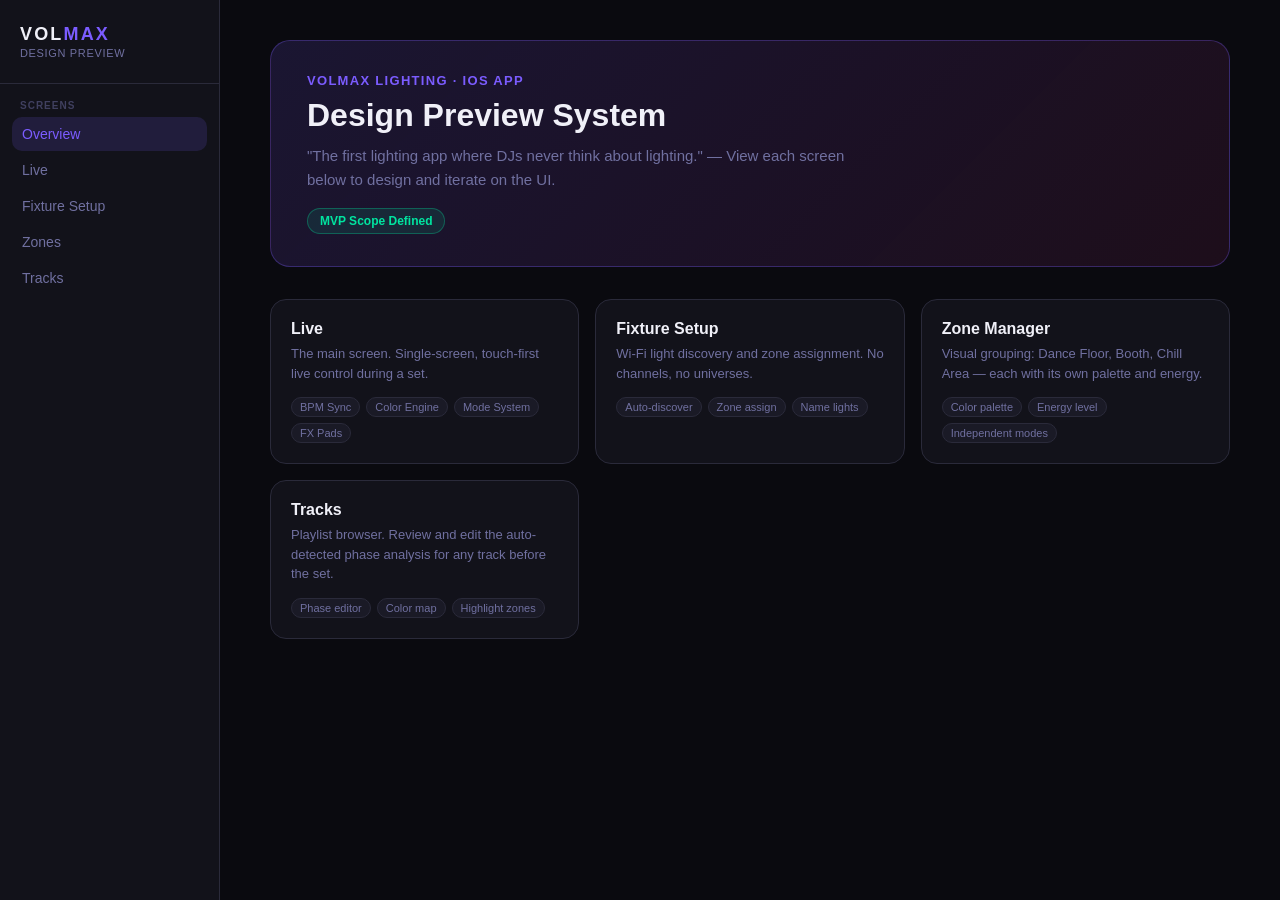
==== templates/index.html @ 4dafbf13 "Initial commit: VOLMAX lighting control app design preview" ====
<!DOCTYPE html>
<html lang="en">
<head>
<meta charset="UTF-8">
<meta name="viewport" content="width=device-width, initial-scale=1.0">
<title>VOLMAX — Design Preview</title>
<link rel="stylesheet" href="/static/css/base.css">
<style>
.overview-grid {
  display: grid;
  grid-template-columns: repeat(auto-fill, minmax(280px, 1fr));
  gap: 16px;
  width: 100%;
  max-width: 960px;
}

.screen-card {
  background: var(--surface);
  border: 1px solid var(--border);
  border-radius: var(--radius);
  padding: 20px;
  text-decoration: none;
  color: var(--text);
  transition: all 0.2s;
  display: block;
}

.screen-card:hover {
  border-color: var(--accent);
  background: var(--surface2);
  transform: translateY(-2px);
  box-shadow: 0 8px 32px rgba(123,92,255,0.15);
}

.screen-card .emoji { font-size: 28px; margin-bottom: 12px; }

.screen-card h2 {
  font-size: 16px;
  font-weight: 700;
  margin-bottom: 6px;
}

.screen-card p {
  font-size: 13px;
  color: var(--text-dim);
  line-height: 1.5;
  margin-bottom: 14px;
}

.screen-card .features {
  display: flex;
  flex-wrap: wrap;
  gap: 6px;
}

.feature-pill {
  font-size: 11px;
  padding: 3px 8px;
  background: var(--surface2);
  border-radius: 20px;
  color: var(--text-dim);
  border: 1px solid var(--border);
}

.hero {
  width: 100%;
  max-width: 960px;
  background: linear-gradient(135deg, rgba(123,92,255,0.15) 0%, rgba(255,60,172,0.08) 100%);
  border: 1px solid rgba(123,92,255,0.3);
  border-radius: 20px;
  padding: 32px 36px;
  margin-bottom: 32px;
}

.hero .tagline {
  font-size: 13px;
  font-weight: 600;
  letter-spacing: 0.1em;
  text-transform: uppercase;
  color: var(--accent);
  margin-bottom: 8px;
}

.hero h1 {
  font-size: 32px;
  font-weight: 800;
  margin-bottom: 10px;
  line-height: 1.2;
}

.hero p {
  font-size: 15px;
  color: var(--text-dim);
  max-width: 560px;
  line-height: 1.6;
}

.mvp-badge {
  display: inline-flex;
  align-items: center;
  gap: 6px;
  padding: 5px 12px;
  background: rgba(0,229,160,0.1);
  border: 1px solid rgba(0,229,160,0.3);
  border-radius: 20px;
  font-size: 12px;
  font-weight: 600;
  color: var(--green);
  margin-top: 16px;
}
</style>
</head>
<body>
<div class="preview-shell">
  <nav class="sidebar">
    <div class="sidebar-logo">
      <div class="wordmark">VOL<span>MAX</span></div>
      <div class="sub">Design Preview</div>
    </div>
    <div class="nav-section">
      <div class="nav-label">Screens</div>
      <a href="/" class="nav-link active">Overview</a>
      <a href="/performance" class="nav-link">Live</a>
      <a href="/setup" class="nav-link">Fixture Setup</a>
      <a href="/zones" class="nav-link">Zones</a>
      <a href="/timeline" class="nav-link">Tracks</a>
    </div>
  </nav>

  <main class="main-content">
    <div class="hero">
      <div class="tagline">VOLMAX Lighting · iOS App</div>
      <h1>Design Preview System</h1>
      <p>"The first lighting app where DJs never think about lighting." — View each screen below to design and iterate on the UI.</p>
      <div class="mvp-badge">MVP Scope Defined</div>
    </div>

    <div class="overview-grid">
      <a href="/performance" class="screen-card">
        <h2>Live</h2>
        <p>The main screen. Single-screen, touch-first live control during a set.</p>
        <div class="features">
          <span class="feature-pill">BPM Sync</span>
          <span class="feature-pill">Color Engine</span>
          <span class="feature-pill">Mode System</span>
          <span class="feature-pill">FX Pads</span>
        </div>
      </a>

      <a href="/setup" class="screen-card">
        <h2>Fixture Setup</h2>
        <p>Wi-Fi light discovery and zone assignment. No channels, no universes.</p>
        <div class="features">
          <span class="feature-pill">Auto-discover</span>
          <span class="feature-pill">Zone assign</span>
          <span class="feature-pill">Name lights</span>
        </div>
      </a>

      <a href="/zones" class="screen-card">
        <h2>Zone Manager</h2>
        <p>Visual grouping: Dance Floor, Booth, Chill Area — each with its own palette and energy.</p>
        <div class="features">
          <span class="feature-pill">Color palette</span>
          <span class="feature-pill">Energy level</span>
          <span class="feature-pill">Independent modes</span>
        </div>
      </a>

      <a href="/timeline" class="screen-card">
        <h2>Tracks</h2>
        <p>Playlist browser. Review and edit the auto-detected phase analysis for any track before the set.</p>
        <div class="features">
          <span class="feature-pill">Phase editor</span>
          <span class="feature-pill">Color map</span>
          <span class="feature-pill">Highlight zones</span>
        </div>
      </a>
    </div>
  </main>
</div>
</body>
</html>
---- static/css/base.css ----
/* VOLMAX — Base Styles */

:root {
  --bg: #0a0a0f;
  --surface: #12121a;
  --surface2: #1a1a26;
  --border: #2a2a3a;
  --accent: #7b5cff;
  --accent2: #ff3cac;
  --text: #f0f0f8;
  --text-dim: #7070a0;
  --text-muted: #404060;
  --green: #00e5a0;
  --orange: #ff8c42;
  --radius: 16px;
  --phone-w: 820px;
  --phone-h: 1180px;
}

* { box-sizing: border-box; margin: 0; padding: 0; }

body {
  background: var(--bg);
  color: var(--text);
  font-family: -apple-system, BlinkMacSystemFont, 'SF Pro Display', 'Segoe UI', sans-serif;
  min-height: 100vh;
}

/* ── Layout ─────────────────────────── */
.preview-shell {
  display: flex;
  min-height: 100vh;
}

.sidebar {
  width: 220px;
  background: var(--surface);
  border-right: 1px solid var(--border);
  padding: 24px 0;
  flex-shrink: 0;
  display: flex;
  flex-direction: column;
  position: fixed;
  height: 100vh;
  overflow-y: auto;
}

.sidebar-logo {
  padding: 0 20px 24px;
  border-bottom: 1px solid var(--border);
  margin-bottom: 16px;
}

.sidebar-logo .wordmark {
  font-size: 18px;
  font-weight: 800;
  letter-spacing: 0.12em;
  color: var(--text);
}

.sidebar-logo .wordmark span {
  color: var(--accent);
}

.sidebar-logo .sub {
  font-size: 11px;
  color: var(--text-dim);
  letter-spacing: 0.06em;
  text-transform: uppercase;
  margin-top: 2px;
}

.nav-section {
  padding: 0 12px 8px;
}

.nav-label {
  font-size: 10px;
  font-weight: 600;
  letter-spacing: 0.1em;
  text-transform: uppercase;
  color: var(--text-muted);
  padding: 0 8px;
  margin-bottom: 6px;
}

.nav-link {
  display: flex;
  align-items: center;
  gap: 10px;
  padding: 9px 10px;
  border-radius: 10px;
  text-decoration: none;
  color: var(--text-dim);
  font-size: 14px;
  font-weight: 500;
  transition: all 0.15s;
  margin-bottom: 2px;
}

.nav-link:hover { background: var(--surface2); color: var(--text); }
.nav-link.active { background: rgba(123, 92, 255, 0.15); color: var(--accent); }
.nav-link .icon { font-size: 16px; width: 20px; text-align: center; }

.main-content {
  margin-left: 220px;
  flex: 1;
  padding: 40px;
  display: flex;
  flex-direction: column;
  align-items: center;
}

/* ── Phone Frame ─────────────────────── */
.phone-frame-wrap {
  display: flex;
  gap: 40px;
  align-items: flex-start;
  flex-wrap: wrap;
  justify-content: center;
}

.phone-frame {
  width: var(--phone-w);
  height: var(--phone-h);
  background: #000;
  border-radius: 22px;
  border: 10px solid #1c1c1e;
  box-shadow:
    0 0 0 2px #3a3a3c,
    0 40px 80px rgba(0,0,0,0.8),
    0 0 60px rgba(123,92,255,0.08);
  overflow: hidden;
  position: relative;
  flex-shrink: 0;
}

.phone-notch {
  position: absolute;
  top: 12px;
  left: 50%;
  transform: translateX(-50%);
  width: 100px;
  height: 20px;
  background: #111;
  border-radius: 10px;
  z-index: 100;
}

.phone-screen {
  width: 100%;
  height: 100%;
  background: var(--bg);
  overflow-y: auto;
  overflow-x: hidden;
  padding-top: 44px;
  scrollbar-width: none;
}
.phone-screen::-webkit-scrollbar { display: none; }

/* ── Annotation Panel ────────────────── */
.annotation-panel {
  width: 320px;
  background: var(--surface);
  border: 1px solid var(--border);
  border-radius: var(--radius);
  padding: 20px;
  flex-shrink: 0;
}

.annotation-panel h3 {
  font-size: 13px;
  font-weight: 700;
  letter-spacing: 0.08em;
  text-transform: uppercase;
  color: var(--text-dim);
  margin-bottom: 16px;
}

.annotation-item {
  display: flex;
  gap: 12px;
  margin-bottom: 16px;
  align-items: flex-start;
}

.annotation-dot {
  width: 22px;
  height: 22px;
  border-radius: 50%;
  background: var(--accent);
  display: flex;
  align-items: center;
  justify-content: center;
  font-size: 11px;
  font-weight: 700;
  flex-shrink: 0;
  margin-top: 1px;
}

.annotation-dot.green { background: var(--green); color: #000; }
.annotation-dot.orange { background: var(--orange); }
.annotation-dot.pink { background: var(--accent2); }

.annotation-text strong {
  display: block;
  font-size: 13px;
  font-weight: 600;
  color: var(--text);
  margin-bottom: 3px;
}

.annotation-text p {
  font-size: 12px;
  color: var(--text-dim);
  line-height: 1.5;
}

/* ── Page Header ─────────────────────── */
.page-header {
  width: 100%;
  max-width: 900px;
  margin-bottom: 32px;
}

.page-header .screen-label {
  font-size: 11px;
  font-weight: 600;
  letter-spacing: 0.12em;
  text-transform: uppercase;
  color: var(--accent);
  margin-bottom: 6px;
}

.page-header h1 {
  font-size: 28px;
  font-weight: 800;
  color: var(--text);
  margin-bottom: 8px;
}

.page-header p {
  font-size: 14px;
  color: var(--text-dim);
  line-height: 1.6;
}

/* ── Tag ─────────────────────────────── */
.tag {
  display: inline-block;
  padding: 3px 9px;
  border-radius: 6px;
  font-size: 11px;
  font-weight: 600;
  letter-spacing: 0.04em;
}
.tag.mvp { background: rgba(0,229,160,0.15); color: var(--green); }
.tag.later { background: rgba(112,112,160,0.15); color: var(--text-dim); }
.tag.key { background: rgba(255,60,172,0.15); color: var(--accent2); }
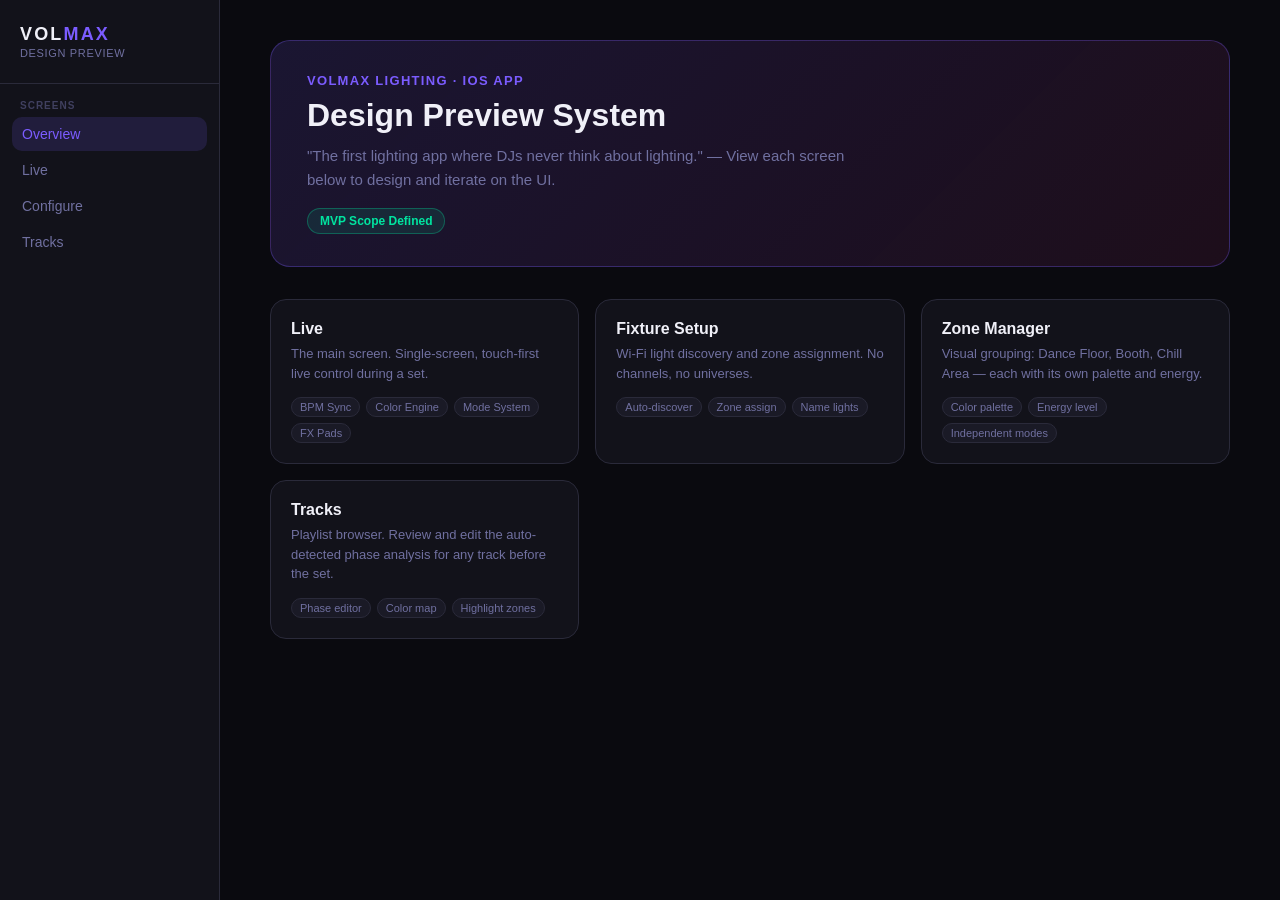
==== commit 026b83af: "Add Configure page: fixture discovery, floor grid, zone cards Replaces separate Fixture Setup and Zo" ====
--- a/templates/index.html
+++ b/templates/index.html
@@ -121,8 +121,7 @@
       <div class="nav-label">Screens</div>
       <a href="/" class="nav-link active">Overview</a>
       <a href="/performance" class="nav-link">Live</a>
-      <a href="/setup" class="nav-link">Fixture Setup</a>
-      <a href="/zones" class="nav-link">Zones</a>
+      <a href="/configure" class="nav-link">Configure</a>
       <a href="/timeline" class="nav-link">Tracks</a>
     </div>
   </nav>
